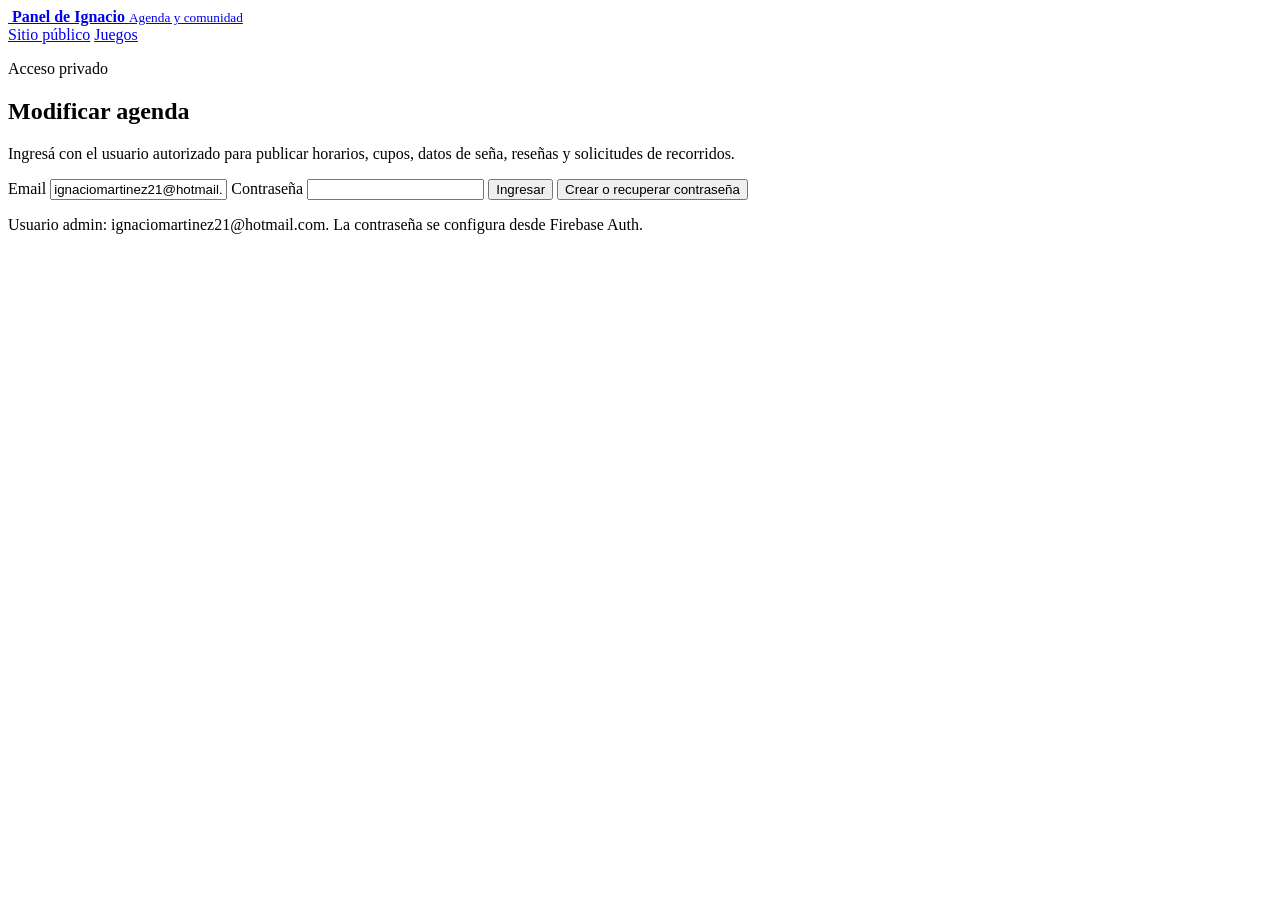
==== admin.html @ 257315b0 "Quinta tanda" ====
<!DOCTYPE html>
<html lang="es">
<head>
    <meta charset="UTF-8">
    <meta name="viewport" content="width=device-width, initial-scale=1.0">
    <meta name="theme-color" content="#0b5ea8">
    <title>Panel de Ignacio | El Mago de los Tours</title>
    <link rel="icon" href="Favicon/favicon.ico" sizes="any">
    <link rel="icon" type="image/png" sizes="32x32" href="Favicon/favicon-32x32.png">
    <link rel="icon" type="image/png" sizes="16x16" href="Favicon/favicon-16x16.png">
    <link rel="apple-touch-icon" sizes="180x180" href="Favicon/apple-icon-180x180.png">
    <link rel="stylesheet" href="style.css">
</head>
<body class="tour-site admin-site">
    <header class="site-header">
        <a class="brand-mark" href="index.html" aria-label="Volver a El Mago de los Tours">
            <img src="Logos/LogoGemini.png" alt="">
            <span>
                <strong>Panel de Ignacio</strong>
                <small>Agenda y comunidad</small>
            </span>
        </a>
        <nav class="site-nav" aria-label="Navegación del panel">
            <a href="index.html">Sitio público</a>
            <a href="juegos.html">Juegos</a>
        </nav>
    </header>

    <main>
        <section class="site-section split-section" id="admin-login">
            <div class="section-copy">
                <p class="site-eyebrow">Acceso privado</p>
                <h1>Modificar agenda</h1>
                <p>
                    Ingresá con el usuario autorizado para publicar horarios, cupos,
                    datos de seña, reseñas y solicitudes de recorridos.
                </p>
            </div>
            <form class="booking-form" id="admin-login-form">
                <label>
                    Email
                    <input id="admin-email" type="email" autocomplete="email" value="ignaciomartinez21@hotmail.com" required>
                </label>
                <label>
                    Contraseña
                    <input id="admin-password" type="password" autocomplete="current-password" required>
                </label>
                <button class="site-button" type="submit">Ingresar</button>
                <button class="site-button site-button--small site-button--light" id="admin-reset-password" type="button">Crear o recuperar contrase&ntilde;a</button>
                <p class="form-hint">Usuario admin: ignaciomartinez21@hotmail.com. La contrase&ntilde;a se configura desde Firebase Auth.</p>
                <p class="form-feedback" id="admin-login-feedback" aria-live="polite"></p>
            </form>
        </section>

        <section class="site-section admin-panel" id="admin-panel" hidden>
            <div class="section-heading section-heading--centered">
                <p class="site-eyebrow">Solo Ignacio</p>
                <h2>Panel de actualización</h2>
                <button class="site-button site-button--small site-button--light" id="admin-logout" type="button">Cerrar sesión</button>
            </div>

            <div class="admin-grid">
                <form class="booking-form" id="agenda-form">
                    <p class="site-eyebrow">Agenda</p>
                    <h3>Nueva salida</h3>
                    <input type="hidden" id="agenda-id">
                    <label>
                        Recorrido
                        <input id="agenda-tour" type="text" required placeholder="Nombre del recorrido">
                    </label>
                    <div class="form-row">
                        <label>
                            Fecha
                            <input id="agenda-date" type="date">
                        </label>
                        <label>
                            Hora
                            <input id="agenda-time" type="time">
                        </label>
                    </div>
                    <div class="form-row">
                        <label>
                            Duración
                            <input id="agenda-duration" type="text" placeholder="Ej: 2 horas">
                        </label>
                        <label>
                            Precio
                            <input id="agenda-price" type="text" placeholder="Ej: $15.000 ARS">
                        </label>
                    </div>
                    <div class="form-row">
                        <label>
                            Cupos
                            <input id="agenda-capacity" type="number" min="0" placeholder="Ej: 20">
                        </label>
                        <label>
                            Inscriptos
                            <input id="agenda-booked" type="number" min="0" value="0">
                        </label>
                    </div>
                    <label>
                        Punto de encuentro
                        <input id="agenda-meeting" type="text" placeholder="Dirección o esquina">
                    </label>
                    <label class="checkbox-label">
                        <input id="agenda-published" type="checkbox" checked>
                        Publicar en el sitio
                    </label>
                    <button class="site-button" type="submit">Guardar salida</button>
                    <p class="form-feedback" id="agenda-feedback" aria-live="polite"></p>
                </form>

                <form class="booking-form" id="csv-form">
                    <p class="site-eyebrow">Excel / CSV</p>
                    <h3>Cargar agenda por tabla</h3>
                    <p class="admin-hint">Pegá filas exportadas de Excel en este orden: fecha,hora,recorrido,duración,precio,cupos,punto,publicado.</p>
                    <textarea id="csv-agenda" rows="8" placeholder="2026-06-15,16:00,Paseo del Siglo,2 horas,$15000,20,Córdoba y Corrientes,true"></textarea>
                    <button class="site-button" type="submit">Importar filas</button>
                    <p class="form-feedback" id="csv-feedback" aria-live="polite"></p>
                </form>

                <form class="booking-form" id="payment-form">
                    <p class="site-eyebrow">Seña</p>
                    <h3>Datos de pago</h3>
                    <label>
                        Texto visible
                        <textarea id="payment-details-admin" rows="4" placeholder="Alias, CVU, Mercado Pago o instrucciones."></textarea>
                    </label>
                    <label>
                        Link de pago
                        <input id="payment-link-admin" type="url" placeholder="https://...">
                    </label>
                    <label>
                        Texto del botón
                        <input id="payment-label-admin" type="text" placeholder="Abonar seña">
                    </label>
                    <button class="site-button" type="submit">Guardar seña</button>
                    <p class="form-feedback" id="payment-feedback" aria-live="polite"></p>
                </form>
            </div>

            <section class="admin-section">
                <h2>Salidas publicadas</h2>
                <div class="admin-list" id="admin-agenda-list"></div>
            </section>

            <section class="admin-section">
                <h2>Reseñas pendientes</h2>
                <div class="admin-list" id="admin-reviews-list"></div>
            </section>

            <section class="admin-section">
                <h2>Sugerencias de recorridos</h2>
                <div class="admin-list" id="admin-suggestions-list"></div>
            </section>

            <section class="admin-section">
                <h2>Inscripciones</h2>
                <div class="admin-list" id="admin-registrations-list"></div>
            </section>
        </section>
    </main>

    <script type="module" src="admin.js"></script>
</body>
</html>
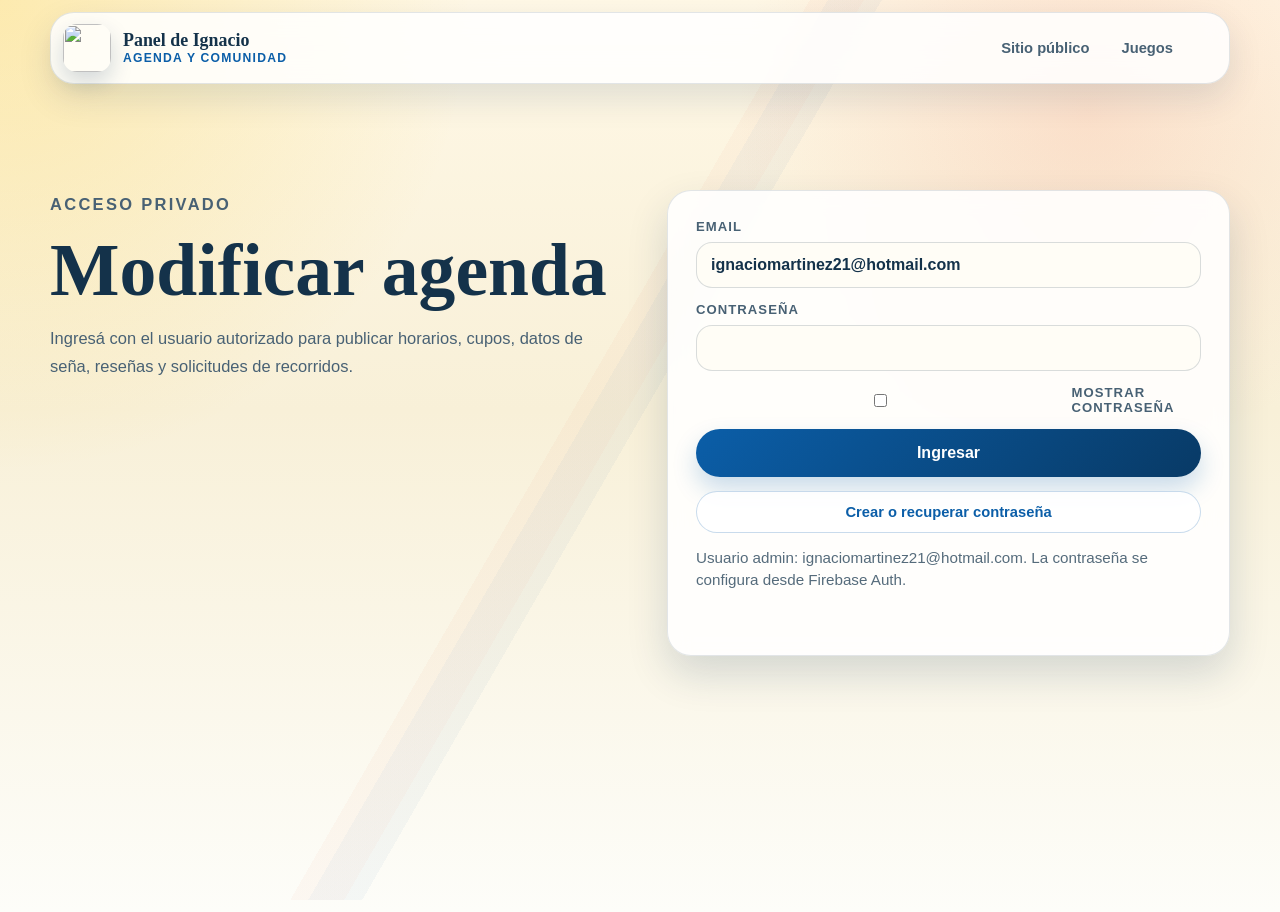
==== commit 4460f98f: "Mejora en reservas" ====
--- a/admin.html
+++ b/admin.html
@@ -45,6 +45,10 @@
                     Contraseña
                     <input id="admin-password" type="password" autocomplete="current-password" required>
                 </label>
+                <label class="checkbox-label password-toggle">
+                    <input type="checkbox" data-toggle-password="admin-password">
+                    Mostrar contraseña
+                </label>
                 <button class="site-button" type="submit">Ingresar</button>
                 <button class="site-button site-button--small site-button--light" id="admin-reset-password" type="button">Crear o recuperar contrase&ntilde;a</button>
                 <p class="form-hint">Usuario admin: ignaciomartinez21@hotmail.com. La contrase&ntilde;a se configura desde Firebase Auth.</p>
@@ -57,6 +61,7 @@
                 <p class="site-eyebrow">Solo Ignacio</p>
                 <h2>Panel de actualización</h2>
                 <button class="site-button site-button--small site-button--light" id="admin-logout" type="button">Cerrar sesión</button>
+                <p class="form-feedback" id="admin-session-feedback" aria-live="polite"></p>
             </div>
 
             <div class="admin-grid">
@@ -155,7 +160,7 @@
             </section>
 
             <section class="admin-section">
-                <h2>Inscripciones</h2>
+                <h2>Reservas e inscripciones</h2>
                 <div class="admin-list" id="admin-registrations-list"></div>
             </section>
         </section>
--- a/style.css
+++ b/style.css
@@ -0,0 +1,2228 @@
+@charset "UTF-8";
+
+:root {
+    --bg-cream: #fbf4de;
+    --bg-soft: #fffdf6;
+    --ink: #14324a;
+    --ink-muted: #486174;
+    --brand-blue: #0b5ea8;
+    --brand-blue-deep: #083a66;
+    --brand-gold: #f6be00;
+    --brand-coral: #ef6a4b;
+    --surface: rgba(255, 255, 255, 0.84);
+    --surface-strong: #ffffff;
+    --border: rgba(20, 50, 74, 0.12);
+    --shadow: 0 18px 40px rgba(11, 52, 89, 0.16);
+    --success: #2f8f4e;
+    --success-soft: rgba(47, 143, 78, 0.12);
+    --danger: #d74d39;
+    --danger-soft: rgba(215, 77, 57, 0.12);
+    --warning-soft: rgba(246, 190, 0, 0.18);
+}
+
+@keyframes fade-up {
+    from {
+        opacity: 0;
+        transform: translateY(10px);
+    }
+    to {
+        opacity: 1;
+        transform: translateY(0);
+    }
+}
+
+* {
+    box-sizing: border-box;
+}
+
+html {
+    -webkit-text-size-adjust: 100%;
+}
+
+body {
+    margin: 0;
+    min-height: 100vh;
+    min-height: 100dvh;
+    font-family: "Trebuchet MS", "Gill Sans", "Segoe UI", sans-serif;
+    color: var(--ink);
+    overflow-x: hidden;
+    background:
+        radial-gradient(circle at top left, rgba(246, 190, 0, 0.28), transparent 30%),
+        radial-gradient(circle at top right, rgba(11, 94, 168, 0.18), transparent 24%),
+        linear-gradient(180deg, #fff9e7 0%, #f8f0d8 42%, #fdfdf9 100%);
+}
+
+body::before {
+    content: "";
+    position: fixed;
+    inset: 0;
+    pointer-events: none;
+    background-image:
+        linear-gradient(120deg, transparent 0 46%, rgba(11, 94, 168, 0.05) 46% 49%, transparent 49% 100%),
+        linear-gradient(300deg, transparent 0 52%, rgba(239, 106, 75, 0.05) 52% 55%, transparent 55% 100%);
+    opacity: 0.7;
+}
+
+.app-shell {
+    position: relative;
+    z-index: 1;
+    width: min(1180px, calc(100% - 32px));
+    margin: 0 auto;
+    padding: 32px 0 48px;
+}
+
+.hero,
+.view,
+.panel,
+.mode-card {
+    backdrop-filter: blur(10px);
+}
+
+.hero,
+.view {
+    background: var(--surface);
+    border: 1px solid var(--border);
+    border-radius: 28px;
+    box-shadow: var(--shadow);
+}
+
+.hero {
+    position: relative;
+    overflow: hidden;
+    padding: 28px clamp(22px, 4vw, 40px);
+    margin-bottom: 20px;
+}
+
+.hero::after {
+    content: "";
+    position: absolute;
+    width: 220px;
+    height: 220px;
+    right: -50px;
+    top: -60px;
+    border-radius: 28px;
+    transform: rotate(18deg);
+    background: linear-gradient(145deg, rgba(11, 94, 168, 0.18), rgba(246, 190, 0, 0.34));
+}
+
+.eyebrow,
+.section-kicker,
+.mode-card__tag,
+.challenge-popup__progress {
+    margin: 0;
+    text-transform: uppercase;
+    letter-spacing: 0.12em;
+    font-size: 0.75rem;
+    font-weight: 700;
+    color: var(--brand-blue);
+}
+
+.hero h1,
+.section-heading h2,
+.mode-card h3,
+.challenge-popup__question {
+    margin: 0;
+    font-family: Georgia, "Times New Roman", serif;
+    line-height: 1.05;
+}
+
+.hero h1 {
+    max-width: 10ch;
+    font-size: clamp(2.5rem, 5vw, 4.8rem);
+}
+
+.hero-copy {
+    position: relative;
+    z-index: 1;
+    max-width: 62ch;
+    margin: 14px 0 0;
+    font-size: 1.05rem;
+    line-height: 1.7;
+    color: var(--ink-muted);
+}
+
+.hero-toolbar {
+    position: relative;
+    z-index: 1;
+    display: flex;
+    flex-wrap: wrap;
+    align-items: center;
+    justify-content: space-between;
+    gap: 14px;
+    margin-top: 20px;
+}
+
+.status-pills {
+    display: flex;
+    flex-wrap: wrap;
+    gap: 10px;
+}
+
+.status-pill {
+    display: inline-flex;
+    align-items: center;
+    gap: 10px;
+    min-height: 44px;
+    padding: 10px 14px;
+    border-radius: 999px;
+    border: 1px solid rgba(20, 50, 74, 0.1);
+    background: rgba(255, 255, 255, 0.84);
+    box-shadow: 0 10px 24px rgba(11, 52, 89, 0.08);
+    font-size: 0.92rem;
+    color: var(--ink);
+}
+
+.status-pill__icon {
+    display: inline-flex;
+    width: 12px;
+    height: 12px;
+    border-radius: 999px;
+    flex: 0 0 12px;
+    background: rgba(72, 97, 116, 0.34);
+    box-shadow: 0 0 0 4px rgba(72, 97, 116, 0.12);
+}
+
+.status-pill--success .status-pill__icon {
+    background: var(--success);
+    box-shadow: 0 0 0 4px rgba(47, 143, 78, 0.14);
+}
+
+.status-pill--warning .status-pill__icon {
+    background: #d28a00;
+    box-shadow: 0 0 0 4px rgba(246, 190, 0, 0.2);
+}
+
+.status-pill--pending .status-pill__icon {
+    background: var(--brand-blue);
+    box-shadow: 0 0 0 4px rgba(11, 94, 168, 0.14);
+}
+
+.status-pill--danger .status-pill__icon {
+    background: var(--danger);
+    box-shadow: 0 0 0 4px rgba(215, 77, 57, 0.14);
+}
+
+.hero-actions {
+    position: relative;
+    z-index: 1;
+    display: flex;
+    flex-wrap: wrap;
+    align-items: center;
+    gap: 14px;
+    margin-top: 20px;
+}
+
+.hero-toolbar .hero-actions {
+    margin-top: 0;
+}
+
+.hero-actions__hint {
+    margin: 0;
+    font-size: 0.94rem;
+    line-height: 1.5;
+    color: var(--ink-muted);
+}
+
+.update-banner {
+    display: flex;
+    align-items: center;
+    justify-content: space-between;
+    gap: 18px;
+}
+
+.update-banner__body {
+    display: grid;
+    gap: 4px;
+}
+
+.update-banner__body strong {
+    font-size: 1rem;
+    color: var(--ink);
+}
+
+.update-banner__body p {
+    margin: 0;
+    color: var(--ink-muted);
+}
+
+.update-banner__actions {
+    display: flex;
+    flex-wrap: wrap;
+    gap: 10px;
+}
+
+.view {
+    display: none;
+    padding: clamp(22px, 4vw, 34px);
+}
+
+.view--active {
+    display: block;
+    animation: fade-up 260ms ease;
+}
+
+.section-heading {
+    display: flex;
+    align-items: center;
+    justify-content: space-between;
+    gap: 16px;
+    margin-bottom: 24px;
+}
+
+.section-heading h2 {
+    font-size: clamp(1.9rem, 3vw, 2.7rem);
+}
+
+.mode-grid {
+    display: grid;
+    grid-template-columns: repeat(2, minmax(0, 1fr));
+    gap: 18px;
+}
+
+.mode-card,
+.panel {
+    background: rgba(255, 255, 255, 0.76);
+    border: 1px solid var(--border);
+    border-radius: 24px;
+    box-shadow: 0 16px 36px rgba(11, 52, 89, 0.08);
+}
+
+.mode-card {
+    display: grid;
+    gap: 14px;
+    align-content: start;
+    padding: 24px;
+}
+
+.mode-card--accent {
+    background:
+        linear-gradient(160deg, rgba(246, 190, 0, 0.18), rgba(255, 255, 255, 0.82) 48%),
+        rgba(255, 255, 255, 0.86);
+}
+
+.mode-card p:not(.mode-card__tag) {
+    margin: 0;
+    color: var(--ink-muted);
+    line-height: 1.65;
+}
+
+.panel {
+    padding: 18px;
+    margin-bottom: 18px;
+}
+
+.panel--status {
+    display: grid;
+    grid-template-columns: repeat(2, minmax(0, 1fr)) auto;
+    gap: 14px;
+    align-items: center;
+}
+
+.status-chip {
+    border-radius: 18px;
+    padding: 14px 16px;
+    background: var(--bg-soft);
+    border: 1px solid rgba(20, 50, 74, 0.08);
+}
+
+.status-chip span {
+    display: block;
+    font-size: 0.85rem;
+    color: var(--ink-muted);
+}
+
+.status-chip strong {
+    display: block;
+    margin-top: 6px;
+    font-size: 1.2rem;
+}
+
+.action-row {
+    display: flex;
+    flex-wrap: wrap;
+    gap: 10px;
+    justify-content: flex-end;
+}
+
+button {
+    display: inline-flex;
+    align-items: center;
+    justify-content: center;
+    font: inherit;
+    border: none;
+    border-radius: 999px;
+    cursor: pointer;
+    min-height: 48px;
+    -webkit-tap-highlight-color: transparent;
+    touch-action: manipulation;
+    transition: transform 160ms ease, box-shadow 160ms ease, background-color 160ms ease, color 160ms ease, opacity 160ms ease;
+}
+
+button:hover {
+    transform: translateY(-1px);
+}
+
+button:disabled {
+    cursor: not-allowed;
+    opacity: 0.68;
+    transform: none;
+}
+
+.primary-button,
+.secondary-button,
+.ghost-button,
+.quiz-option {
+    padding: 12px 18px;
+}
+
+.primary-button {
+    background: linear-gradient(135deg, var(--brand-blue), var(--brand-blue-deep));
+    color: #ffffff;
+    box-shadow: 0 10px 22px rgba(11, 94, 168, 0.24);
+}
+
+.secondary-button {
+    background: linear-gradient(135deg, #ffd452, var(--brand-gold));
+    color: var(--ink);
+}
+
+.ghost-button {
+    background: transparent;
+    color: var(--brand-blue);
+    border: 1px solid rgba(11, 94, 168, 0.24);
+}
+
+.link-button,
+.site-button {
+    display: inline-flex;
+    align-items: center;
+    justify-content: center;
+    min-height: 48px;
+    text-decoration: none;
+    font: inherit;
+    border-radius: 999px;
+    cursor: pointer;
+    -webkit-tap-highlight-color: transparent;
+    touch-action: manipulation;
+    transition: transform 160ms ease, box-shadow 160ms ease, background-color 160ms ease, color 160ms ease, opacity 160ms ease;
+}
+
+.link-button:hover,
+.site-button:hover {
+    transform: translateY(-1px);
+}
+
+.notice {
+    border-radius: 20px;
+    padding: 16px 18px;
+    margin-bottom: 18px;
+    line-height: 1.6;
+    border: 1px solid transparent;
+    overflow-wrap: anywhere;
+}
+
+.notice--neutral {
+    background: rgba(255, 255, 255, 0.82);
+    border-color: rgba(20, 50, 74, 0.09);
+}
+
+.notice--success {
+    background: var(--success-soft);
+    border-color: rgba(47, 143, 78, 0.2);
+}
+
+.notice--danger {
+    background: var(--danger-soft);
+    border-color: rgba(215, 77, 57, 0.2);
+}
+
+.notice--warning {
+    background: var(--warning-soft);
+    border-color: rgba(246, 190, 0, 0.28);
+}
+
+.board {
+    display: grid;
+    gap: 14px;
+}
+
+.board--memory {
+    grid-template-columns: repeat(6, minmax(0, 1fr));
+    width: min(100%, 1080px);
+    margin: 0 auto;
+}
+
+.board--challenge {
+    grid-template-columns: repeat(3, minmax(0, 1fr));
+    width: min(100%, 540px);
+    margin: 0 auto;
+}
+
+.board-shell {
+    position: relative;
+    width: min(100%, 700px);
+    margin: 0 auto;
+    padding: 10px;
+    border-radius: 30px;
+    background: rgba(255, 255, 255, 0.5);
+    border: 1px solid rgba(20, 50, 74, 0.08);
+    box-shadow: 0 16px 32px rgba(11, 52, 89, 0.08);
+}
+
+.board.is-locked {
+    pointer-events: none;
+}
+
+.is-hidden {
+    display: none !important;
+}
+
+.game-card {
+    position: relative;
+    display: block;
+    width: 100%;
+    border: none;
+    border-radius: 24px;
+    padding: 0;
+    background: transparent;
+    perspective: 1400px;
+    aspect-ratio: 1 / 1;
+    transition: none;
+}
+
+.game-card:hover {
+    transform: none;
+}
+
+.game-card__inner {
+    position: relative;
+    width: 100%;
+    height: 100%;
+    border-radius: 24px;
+    transform-style: preserve-3d;
+    transition: transform 640ms cubic-bezier(0.2, 0.8, 0.2, 1);
+}
+
+.game-card.is-flipped .game-card__inner {
+    transform: rotateY(180deg);
+}
+
+.game-card.is-hidden {
+    visibility: hidden;
+    opacity: 0;
+    transition: visibility 0s 0.6s, opacity 0.6s;
+}
+
+.game-card.is-matched {
+    pointer-events: none;
+}
+
+.game-card.is-matched .game-card__face--front {
+    opacity: 0.6;
+    filter: grayscale(100%) brightness(1.1);
+}
+
+.game-card__face {
+    position: absolute;
+    inset: 0;
+    display: flex;
+    align-items: center;
+    justify-content: center;
+    border-radius: 24px;
+    backface-visibility: hidden;
+    overflow: hidden;
+}
+
+.game-card__face--back {
+    padding: 14px;
+    background:
+        radial-gradient(circle at top, rgba(255, 255, 255, 0.24), transparent 40%),
+        linear-gradient(145deg, rgba(8, 58, 102, 0.98), rgba(11, 94, 168, 0.94)),
+        linear-gradient(180deg, rgba(246, 190, 0, 0.3), transparent);
+    box-shadow: inset 0 0 0 1px rgba(255, 255, 255, 0.1);
+}
+
+.game-card__face--back::before,
+.game-card__face--back::after {
+    content: "";
+    position: absolute;
+    border-radius: 999px;
+    background: rgba(255, 255, 255, 0.08);
+}
+
+.game-card__face--back::before {
+    width: 68px;
+    height: 68px;
+    top: 12px;
+    right: -16px;
+}
+
+.game-card__face--back::after {
+    width: 88px;
+    height: 88px;
+    bottom: -28px;
+    left: -22px;
+}
+
+.game-card__brand {
+    position: relative;
+    z-index: 1;
+    display: grid;
+    justify-items: center;
+    gap: 10px;
+}
+
+.game-card__back-logo {
+    width: min(76%, 150px);
+    max-height: 72%;
+    object-fit: contain;
+    filter: drop-shadow(0 12px 24px rgba(0, 0, 0, 0.2));
+}
+
+.game-card__back-fallback {
+    color: #ffffff;
+    font-weight: 700;
+    letter-spacing: 0.04em;
+    text-align: center;
+}
+
+.game-card__face--front {
+    transform: rotateY(180deg);
+    background: #ffffff;
+    border: 1px solid rgba(20, 50, 74, 0.1);
+    box-shadow: 0 16px 32px rgba(11, 52, 89, 0.1);
+}
+
+.memory-face--image img {
+    width: 100%;
+    height: 100%;
+    object-fit: cover;
+}
+
+.memory-face--text span {
+    padding: 14px;
+    font-size: 0.875rem;
+    line-height: 1.4;
+    text-align: center;
+    word-wrap: break-word;
+}
+
+.memory-face--text,
+.word-face,
+.trivia-face {
+    width: 100%;
+    height: 100%;
+    padding: 16px;
+    text-align: center;
+}
+
+.memory-face--text {
+    display: flex;
+    align-items: center;
+    justify-content: center;
+    background: linear-gradient(180deg, rgba(246, 190, 0, 0.14), rgba(255, 255, 255, 0.94));
+    font-weight: 700;
+    line-height: 1.35;
+}
+
+.memory-face--text span {
+    display: block;
+    font-size: 0.95rem;
+}
+
+.game-card.is-matched .game-card__face--front {
+    box-shadow: 0 18px 38px rgba(47, 143, 78, 0.22);
+}
+
+.word-face {
+    display: grid;
+    gap: 8px;
+    align-content: center;
+    background:
+        linear-gradient(180deg, rgba(246, 190, 0, 0.18), rgba(255, 255, 255, 0.94)),
+        #ffffff;
+}
+
+.word-face__tag {
+    margin: 0;
+    text-transform: uppercase;
+    letter-spacing: 0.12em;
+    font-size: 0.7rem;
+    color: var(--brand-blue);
+    font-weight: 700;
+}
+
+.word-face__label {
+    margin: 0;
+    font-family: Georgia, "Times New Roman", serif;
+    font-size: clamp(1.35rem, 3vw, 1.9rem);
+}
+
+.trivia-face {
+    display: grid;
+    gap: 10px;
+    align-content: center;
+    background:
+        radial-gradient(circle at top, rgba(239, 106, 75, 0.16), transparent 36%),
+        #ffffff;
+}
+
+.trivia-face__badge {
+    display: inline-flex;
+    justify-content: center;
+    align-items: center;
+    width: 48px;
+    height: 48px;
+    margin: 0 auto;
+    border-radius: 999px;
+    background: rgba(11, 94, 168, 0.1);
+    color: var(--brand-blue);
+    font-weight: 700;
+}
+
+.trivia-face__title {
+    display: inline-block;
+    font-family: Georgia, "Times New Roman", serif;
+    font-size: 1.25rem;
+}
+
+.trivia-face__meta {
+    margin: 0;
+    font-size: 0.82rem;
+    color: var(--ink-muted);
+}
+
+.challenge-overlay {
+    position: absolute;
+    inset: 10px;
+    display: flex;
+    align-items: center;
+    justify-content: center;
+    padding: 16px;
+    border-radius: 24px;
+    background: rgba(20, 50, 74, 0.24);
+    backdrop-filter: blur(6px);
+}
+
+.challenge-popup {
+    width: min(100%, 560px);
+    max-height: 100%;
+    overflow: auto;
+    border-radius: 24px;
+    padding: 22px;
+    background: rgba(255, 255, 255, 0.98);
+    border: 1px solid rgba(20, 50, 74, 0.12);
+    box-shadow: 0 18px 36px rgba(11, 52, 89, 0.18);
+}
+
+.challenge-popup--result {
+    text-align: center;
+}
+
+.challenge-popup__title {
+    margin: 0 0 8px;
+    font-weight: 700;
+    color: var(--brand-blue);
+}
+
+.challenge-popup__question {
+    margin: 10px 0 18px;
+    font-size: 1.4rem;
+}
+
+.challenge-popup__text {
+    margin: 12px 0 0;
+    color: var(--ink-muted);
+    line-height: 1.65;
+}
+
+.challenge-popup__actions {
+    display: flex;
+    justify-content: flex-end;
+    margin-top: 18px;
+}
+
+.quiz-options {
+    display: grid;
+    gap: 12px;
+}
+
+.quiz-option {
+    text-align: left;
+    border-radius: 18px;
+    border: 1px solid rgba(20, 50, 74, 0.12);
+    background: #ffffff;
+    color: var(--ink);
+}
+
+.quiz-option:hover {
+    box-shadow: 0 10px 24px rgba(11, 52, 89, 0.08);
+}
+
+.quiz-option.is-correct,
+.quiz-option.is-revealed {
+    background: rgba(47, 143, 78, 0.12);
+    border-color: rgba(47, 143, 78, 0.28);
+    color: #205f35;
+}
+
+.quiz-option.is-wrong {
+    background: rgba(215, 77, 57, 0.12);
+    border-color: rgba(215, 77, 57, 0.3);
+    color: #962f21;
+}
+
+/* Trivia Module Styles */
+.trivia-face {
+    display: flex;
+    align-items: center;
+    justify-content: center;
+    background: linear-gradient(135deg, #ff8c42 0%, #ff6b6b 100%);
+    color: #ffffff;
+    font-weight: bold;
+    text-align: center;
+    padding: 12px;
+}
+
+.trivia-face__label {
+    font-size: 1rem;
+}
+
+.trivia-container {
+    position: fixed;
+    top: 50%;
+    left: 50%;
+    transform: translate(-50%, -50%);
+    background: var(--surface-strong);
+    border-radius: 24px;
+    padding: 32px 28px;
+    box-shadow: 0 24px 60px rgba(0, 0, 0, 0.3);
+    max-width: 600px;
+    width: 90%;
+    max-height: 90vh;
+    overflow-y: auto;
+    z-index: 1000;
+    animation: fade-up 0.4s ease-out;
+}
+
+.trivia-progress {
+    font-size: 0.875rem;
+    color: var(--ink-muted);
+    margin-bottom: 16px;
+    text-align: center;
+    font-weight: 500;
+}
+
+.trivia-question {
+    font-size: 1.125rem;
+    font-weight: 600;
+    color: var(--ink);
+    margin-bottom: 24px;
+    line-height: 1.5;
+}
+
+.trivia-options {
+    display: grid;
+    gap: 12px;
+    margin-bottom: 24px;
+}
+
+.trivia-option {
+    display: block;
+    width: 100%;
+    padding: 16px;
+    border: 2px solid var(--border);
+    border-radius: 12px;
+    background: var(--surface);
+    color: var(--ink);
+    text-align: left;
+    cursor: pointer;
+    font-size: 1rem;
+    transition: all 0.3s ease;
+    font-family: inherit;
+}
+
+.trivia-option:hover:not(:disabled) {
+    border-color: var(--brand-blue);
+    background: rgba(11, 94, 168, 0.08);
+}
+
+.trivia-option:disabled {
+    cursor: default;
+}
+
+.trivia-option--correct {
+    border-color: var(--success);
+    background: var(--success-soft);
+    color: #205f35;
+    font-weight: 600;
+}
+
+.trivia-option--incorrect {
+    border-color: var(--danger);
+    background: var(--danger-soft);
+    color: #7d2f1f;
+}
+
+.trivia-reference {
+    background: var(--warning-soft);
+    border-left: 4px solid var(--brand-gold);
+    border-radius: 8px;
+    padding: 16px;
+    margin-top: 16px;
+}
+
+.trivia-reference strong {
+    display: block;
+    color: var(--ink);
+    font-weight: 700;
+    margin-bottom: 8px;
+}
+
+.trivia-reference p {
+    margin: 0 0 8px 0;
+    color: var(--ink-muted);
+    font-size: 0.95rem;
+    line-height: 1.5;
+    overflow-wrap: anywhere;
+}
+
+.trivia-source {
+    font-size: 0.85rem;
+    font-style: italic;
+    color: var(--brand-blue) !important;
+    margin-top: 8px !important;
+    white-space: pre-line;
+    overflow-wrap: anywhere;
+}
+
+.trivia-actions {
+    display: flex;
+    justify-content: flex-end;
+    margin-top: 16px;
+}
+
+.quiz-answer-feedback {
+    min-height: 24px;
+    margin: 14px 0 0;
+    font-weight: 700;
+}
+
+.quiz-meta {
+    display: grid;
+    gap: 12px;
+    margin-top: 18px;
+    padding-top: 18px;
+    border-top: 1px solid rgba(20, 50, 74, 0.09);
+}
+
+.quiz-meta__block {
+    padding: 14px 16px;
+    border-radius: 18px;
+    background: linear-gradient(160deg, rgba(246, 190, 0, 0.12), rgba(255, 255, 255, 0.92));
+    border: 1px solid rgba(20, 50, 74, 0.08);
+}
+
+.quiz-meta__label {
+    margin: 0 0 8px;
+    text-transform: uppercase;
+    letter-spacing: 0.12em;
+    font-size: 0.72rem;
+    font-weight: 700;
+    color: var(--brand-blue);
+}
+
+.quiz-meta__stack {
+    display: grid;
+    gap: 10px;
+}
+
+.quiz-meta__text {
+    margin: 0;
+    color: var(--ink-muted);
+    line-height: 1.6;
+    font-size: 0.94rem;
+}
+
+@keyframes fade-up {
+    from {
+        opacity: 0;
+        transform: translateY(10px);
+    }
+    to {
+        opacity: 1;
+        transform: translateY(0);
+    }
+}
+
+@media (max-width: 980px) {
+    .app-shell {
+        width: min(100% - 24px, 100%);
+        padding-top: 24px;
+        padding-bottom: 32px;
+    }
+
+    .mode-grid,
+    .panel--status {
+        grid-template-columns: 1fr;
+    }
+
+    .panel--status {
+        align-items: stretch;
+    }
+
+    .action-row {
+        justify-content: flex-start;
+    }
+
+    .board--memory {
+        grid-template-columns: repeat(4, minmax(0, 1fr));
+        gap: 12px;
+    }
+}
+
+@media (max-width: 640px) {
+    .app-shell {
+        width: min(100% - 16px, 100%);
+        padding-top: max(14px, env(safe-area-inset-top));
+        padding-bottom: max(22px, env(safe-area-inset-bottom));
+    }
+
+    .hero,
+    .view {
+        border-radius: 24px;
+    }
+
+    .hero {
+        padding: 22px 18px;
+    }
+
+    .hero::after {
+        width: 160px;
+        height: 160px;
+        right: -34px;
+        top: -38px;
+    }
+
+    .hero h1 {
+        max-width: none;
+        font-size: clamp(2.2rem, 11vw, 3.4rem);
+    }
+
+    .hero-copy {
+        font-size: 0.98rem;
+        line-height: 1.6;
+    }
+
+    .hero-toolbar {
+        flex-direction: column;
+        align-items: stretch;
+    }
+
+    .status-pills {
+        width: 100%;
+        flex-direction: column;
+    }
+
+    .status-pill {
+        width: 100%;
+        justify-content: flex-start;
+    }
+
+    .hero-actions {
+        width: 100%;
+        margin-top: 0;
+    }
+
+    .hero-actions > button {
+        width: 100%;
+    }
+
+    .view {
+        padding: 18px 16px 20px;
+    }
+
+    .section-heading {
+        align-items: flex-start;
+        flex-direction: column;
+        gap: 12px;
+        margin-bottom: 18px;
+    }
+
+    .section-heading > * {
+        width: 100%;
+    }
+
+    .section-heading .ghost-button {
+        width: 100%;
+    }
+
+    .mode-card,
+    .panel {
+        border-radius: 20px;
+    }
+
+    .mode-card {
+        padding: 20px 18px;
+    }
+
+    .panel {
+        padding: 16px;
+    }
+
+    .status-chip {
+        padding: 12px 14px;
+    }
+
+    .status-chip strong {
+        font-size: 1.1rem;
+    }
+
+    .action-row {
+        width: 100%;
+        flex-direction: column;
+        align-items: stretch;
+    }
+
+    .action-row > button {
+        width: 100%;
+    }
+
+    .board--memory {
+        grid-template-columns: repeat(3, minmax(0, 1fr));
+        gap: 8px;
+    }
+
+    .board--challenge {
+        width: 100%;
+        gap: 8px;
+    }
+
+    .game-card,
+    .game-card__inner,
+    .game-card__face {
+        border-radius: 18px;
+    }
+
+    .game-card__face--back {
+        padding: 10px;
+    }
+
+    .game-card__back-logo {
+        width: min(70%, 108px);
+    }
+
+    .memory-face--text,
+    .word-face,
+    .trivia-face {
+        padding: 10px;
+    }
+
+    .memory-face--text span {
+        font-size: 0.8rem;
+        line-height: 1.25;
+    }
+
+    .word-face__label {
+        font-size: clamp(1rem, 6vw, 1.4rem);
+    }
+
+    .trivia-face__label {
+        font-size: 0.9rem;
+        line-height: 1.2;
+    }
+
+    .notice {
+        padding: 14px 15px;
+        font-size: 0.95rem;
+    }
+
+    .update-banner {
+        flex-direction: column;
+        align-items: stretch;
+    }
+
+    .update-banner__actions {
+        width: 100%;
+    }
+
+    .update-banner__actions > button {
+        width: 100%;
+    }
+
+    .challenge-overlay {
+        inset: 6px;
+        padding: 10px;
+    }
+
+    .challenge-popup__question {
+        font-size: 1.22rem;
+    }
+
+    .trivia-container {
+        top: auto;
+        left: 8px;
+        right: 8px;
+        bottom: 8px;
+        transform: none;
+        width: auto;
+        max-width: none;
+        max-height: calc(100dvh - 16px - env(safe-area-inset-top) - env(safe-area-inset-bottom));
+        border-radius: 20px;
+        padding: 20px 16px max(18px, env(safe-area-inset-bottom));
+    }
+
+    .trivia-progress {
+        margin-bottom: 12px;
+    }
+
+    .trivia-question {
+        font-size: 1rem;
+        margin-bottom: 18px;
+    }
+
+    .trivia-options {
+        gap: 10px;
+        margin-bottom: 18px;
+    }
+
+    .trivia-option {
+        min-height: 52px;
+        padding: 14px;
+        font-size: 0.95rem;
+    }
+
+    .trivia-reference {
+        padding: 14px;
+    }
+
+    .trivia-actions {
+        justify-content: stretch;
+    }
+
+    .trivia-actions .primary-button {
+        width: 100%;
+    }
+}
+
+@media (max-width: 420px) {
+    .app-shell {
+        width: min(100% - 12px, 100%);
+    }
+
+    .hero,
+    .view {
+        border-radius: 20px;
+    }
+
+    .eyebrow,
+    .section-kicker,
+    .mode-card__tag,
+    .challenge-popup__progress {
+        font-size: 0.68rem;
+        letter-spacing: 0.1em;
+    }
+
+    .hero {
+        padding: 20px 16px;
+    }
+
+    .section-heading h2 {
+        font-size: clamp(1.55rem, 8vw, 2rem);
+    }
+
+    .primary-button,
+    .secondary-button,
+    .ghost-button,
+    .quiz-option {
+        padding: 12px 16px;
+    }
+
+    .board--memory,
+    .board--challenge {
+        gap: 7px;
+    }
+
+    .memory-face--text span {
+        font-size: 0.74rem;
+    }
+
+    .trivia-face__label {
+        font-size: 0.8rem;
+    }
+}
+
+@media (hover: none) {
+    button:hover,
+    .link-button:hover,
+    .site-button:hover,
+    .quiz-option:hover,
+    .trivia-option:hover:not(:disabled) {
+        transform: none;
+        box-shadow: none;
+    }
+}
+
+/* Tours landing */
+html {
+    scroll-behavior: smooth;
+}
+
+body.tour-site {
+    background:
+        radial-gradient(circle at top left, rgba(246, 190, 0, 0.24), transparent 30%),
+        radial-gradient(circle at 85% 12%, rgba(239, 106, 75, 0.16), transparent 26%),
+        linear-gradient(180deg, #fff8e6 0%, #f8f0d8 45%, #fdfdf9 100%);
+}
+
+.page-view {
+    display: none;
+}
+
+.page-view.is-active {
+    display: block;
+    animation: fade-up 260ms ease;
+}
+
+.site-header {
+    position: sticky;
+    top: 12px;
+    z-index: 20;
+    width: min(1180px, calc(100% - 32px));
+    min-height: 72px;
+    margin: 12px auto 0;
+    padding: 10px 12px;
+    display: grid;
+    grid-template-columns: minmax(220px, 1fr) auto auto auto;
+    align-items: center;
+    gap: 16px;
+    border: 1px solid rgba(20, 50, 74, 0.12);
+    border-radius: 24px;
+    background: rgba(255, 255, 255, 0.86);
+    box-shadow: 0 14px 34px rgba(11, 52, 89, 0.12);
+    backdrop-filter: blur(14px);
+}
+
+.install-button[hidden] {
+    display: none;
+}
+
+.brand-mark {
+    display: inline-flex;
+    align-items: center;
+    gap: 12px;
+    color: var(--ink);
+    text-decoration: none;
+    min-width: 0;
+}
+
+.brand-mark img {
+    width: 48px;
+    height: 48px;
+    border-radius: 14px;
+    object-fit: cover;
+    box-shadow: 0 10px 22px rgba(11, 52, 89, 0.18);
+    flex: 0 0 48px;
+}
+
+.brand-mark span {
+    display: grid;
+    gap: 2px;
+    min-width: 0;
+}
+
+.brand-mark strong {
+    font-family: Georgia, "Times New Roman", serif;
+    font-size: 1.12rem;
+    line-height: 1.05;
+    overflow-wrap: anywhere;
+}
+
+.brand-mark small {
+    color: var(--brand-blue);
+    font-weight: 700;
+    font-size: 0.76rem;
+    letter-spacing: 0.1em;
+    text-transform: uppercase;
+}
+
+.site-nav {
+    display: flex;
+    flex-wrap: wrap;
+    align-items: center;
+    justify-content: center;
+    gap: 8px;
+}
+
+.site-nav a {
+    color: var(--ink-muted);
+    text-decoration: none;
+    font-size: 0.92rem;
+    font-weight: 700;
+    padding: 10px 12px;
+    border-radius: 999px;
+}
+
+.site-nav a:hover {
+    color: var(--brand-blue);
+    background: rgba(11, 94, 168, 0.08);
+}
+
+.site-button {
+    gap: 8px;
+    padding: 12px 18px;
+    border: 0;
+    background: linear-gradient(135deg, var(--brand-blue), var(--brand-blue-deep));
+    color: #ffffff;
+    box-shadow: 0 12px 24px rgba(11, 94, 168, 0.22);
+    font-weight: 700;
+}
+
+.site-button--small {
+    min-height: 42px;
+    padding: 10px 14px;
+    font-size: 0.92rem;
+}
+
+.site-button--ghost {
+    color: #ffffff;
+    background: rgba(255, 255, 255, 0.08);
+    border: 1px solid rgba(255, 255, 255, 0.36);
+    box-shadow: none;
+}
+
+.site-button--light {
+    color: var(--brand-blue);
+    background: rgba(255, 255, 255, 0.86);
+    border: 1px solid rgba(11, 94, 168, 0.22);
+    box-shadow: none;
+}
+
+.button-row {
+    display: flex;
+    flex-wrap: wrap;
+    gap: 10px;
+}
+
+.site-eyebrow {
+    margin: 0;
+    color: var(--brand-gold);
+    font-size: 0.76rem;
+    font-weight: 800;
+    letter-spacing: 0.14em;
+    text-transform: uppercase;
+}
+
+.tour-hero {
+    min-height: min(760px, calc(100vh - 108px));
+    min-height: min(760px, calc(100dvh - 108px));
+    width: min(1180px, calc(100% - 32px));
+    margin: 18px auto 0;
+    display: grid;
+    align-items: end;
+    position: relative;
+    overflow: hidden;
+    border-radius: 30px;
+    border: 1px solid rgba(20, 50, 74, 0.12);
+    background:
+        linear-gradient(90deg, rgba(8, 58, 102, 0.9) 0%, rgba(20, 50, 74, 0.76) 46%, rgba(20, 50, 74, 0.2) 100%),
+        linear-gradient(180deg, rgba(20, 50, 74, 0.04), rgba(20, 50, 74, 0.62)),
+        url("Fotos%20sobre%20m%C3%AD/photo_2026-06-01_16-43-19.jpg") center 42% / cover;
+    box-shadow: var(--shadow);
+}
+
+.tour-hero::after {
+    content: "";
+    position: absolute;
+    inset: auto 0 0;
+    height: 36%;
+    background: linear-gradient(180deg, transparent, rgba(8, 58, 102, 0.72));
+    pointer-events: none;
+}
+
+.tour-hero__content {
+    position: relative;
+    z-index: 1;
+    width: min(720px, 100%);
+    padding: clamp(28px, 6vw, 76px);
+    color: #ffffff;
+}
+
+.tour-hero h1,
+.site-section h2 {
+    margin: 0;
+    font-family: Georgia, "Times New Roman", serif;
+    line-height: 1;
+}
+
+.tour-hero h1 {
+    margin-top: 12px;
+    max-width: 9ch;
+    font-size: clamp(3.1rem, 8vw, 6.4rem);
+    text-wrap: balance;
+}
+
+.tour-hero__subtitle {
+    margin: 14px 0 0;
+    color: var(--brand-gold);
+    font-size: clamp(1.35rem, 3vw, 2.1rem);
+    font-family: Georgia, "Times New Roman", serif;
+    font-style: italic;
+}
+
+.tour-hero__copy {
+    max-width: 58ch;
+    margin: 20px 0 0;
+    color: rgba(255, 255, 255, 0.86);
+    font-size: clamp(1rem, 1.6vw, 1.2rem);
+    line-height: 1.65;
+}
+
+.tour-hero__actions {
+    display: flex;
+    flex-wrap: wrap;
+    gap: 12px;
+    margin-top: 28px;
+}
+
+.quick-strip {
+    width: min(1120px, calc(100% - 32px));
+    margin: -24px auto 0;
+    position: relative;
+    z-index: 2;
+    display: grid;
+    grid-template-columns: repeat(4, minmax(0, 1fr));
+    gap: 10px;
+    padding: 12px;
+    border-radius: 24px;
+    border: 1px solid rgba(20, 50, 74, 0.12);
+    background: rgba(255, 255, 255, 0.9);
+    box-shadow: 0 18px 38px rgba(11, 52, 89, 0.14);
+    backdrop-filter: blur(12px);
+}
+
+.price-panel,
+.deposit-card {
+    display: grid;
+    gap: 16px;
+    padding: 20px;
+    margin-bottom: 24px;
+    border-radius: 24px;
+    border: 1px solid rgba(20, 50, 74, 0.12);
+    background: rgba(255, 255, 255, 0.86);
+    box-shadow: 0 16px 34px rgba(11, 52, 89, 0.1);
+}
+
+.price-panel h3,
+.deposit-card h3,
+.booking-form h3,
+.map-list h3 {
+    margin: 0;
+    font-family: Georgia, "Times New Roman", serif;
+    font-size: clamp(1.5rem, 3vw, 2rem);
+    color: var(--ink);
+}
+
+.price-grid {
+    display: grid;
+    grid-template-columns: repeat(3, minmax(0, 1fr));
+    gap: 10px;
+}
+
+.price-grid span {
+    display: grid;
+    gap: 4px;
+    padding: 14px 16px;
+    border-radius: 18px;
+    background: var(--bg-soft);
+    color: var(--ink-muted);
+    line-height: 1.35;
+}
+
+.price-grid strong {
+    color: var(--brand-blue);
+}
+
+.quick-strip div {
+    min-height: 88px;
+    display: grid;
+    align-content: center;
+    gap: 4px;
+    padding: 14px 16px;
+    border-radius: 18px;
+    background: rgba(251, 244, 222, 0.7);
+}
+
+.quick-strip strong {
+    font-family: Georgia, "Times New Roman", serif;
+    color: var(--brand-blue);
+    font-size: clamp(1.25rem, 2.4vw, 1.8rem);
+    line-height: 1;
+}
+
+.quick-strip span {
+    color: var(--ink-muted);
+    font-size: 0.9rem;
+    line-height: 1.35;
+}
+
+.site-section {
+    width: min(1180px, calc(100% - 32px));
+    margin: 0 auto;
+    padding: clamp(54px, 8vw, 92px) 0 0;
+    scroll-margin-top: 112px;
+}
+
+.intro-section,
+.info-section,
+.contact-section {
+    display: grid;
+    grid-template-columns: minmax(0, 0.9fr) minmax(320px, 1.1fr);
+    gap: clamp(24px, 5vw, 58px);
+    align-items: center;
+}
+
+.section-copy {
+    display: grid;
+    gap: 16px;
+}
+
+.section-copy h2,
+.section-heading--centered h2 {
+    color: var(--ink);
+    font-size: clamp(2.25rem, 5vw, 4.2rem);
+    text-wrap: balance;
+}
+
+.section-copy p {
+    margin: 0;
+    color: var(--ink-muted);
+    font-size: 1.03rem;
+    line-height: 1.72;
+}
+
+.portrait-frame {
+    margin: 0;
+    overflow: hidden;
+    border-radius: 26px;
+    border: 1px solid rgba(20, 50, 74, 0.12);
+    background: rgba(255, 255, 255, 0.82);
+    box-shadow: var(--shadow);
+}
+
+.portrait-frame img {
+    display: block;
+    width: 100%;
+    aspect-ratio: 4 / 3;
+    object-fit: cover;
+}
+
+.portrait-frame figcaption {
+    padding: 14px 16px;
+    color: var(--ink-muted);
+    line-height: 1.5;
+}
+
+.section-heading--centered {
+    display: grid;
+    justify-items: center;
+    text-align: center;
+    gap: 10px;
+    margin-bottom: 28px;
+}
+
+.tour-grid {
+    display: grid;
+    grid-template-columns: repeat(3, minmax(0, 1fr));
+    gap: 18px;
+}
+
+.tour-card {
+    display: grid;
+    grid-template-rows: auto 1fr;
+    overflow: hidden;
+    min-width: 0;
+    border-radius: 24px;
+    border: 1px solid rgba(20, 50, 74, 0.12);
+    background: rgba(255, 255, 255, 0.84);
+    box-shadow: 0 16px 34px rgba(11, 52, 89, 0.1);
+}
+
+.tour-card img {
+    display: block;
+    width: 100%;
+    aspect-ratio: 16 / 10;
+    object-fit: cover;
+    background: var(--bg-cream);
+}
+
+.tour-card__body {
+    display: grid;
+    gap: 12px;
+    align-content: start;
+    padding: 18px;
+}
+
+.tour-card__tag {
+    margin: 0;
+    color: var(--brand-blue);
+    font-size: 0.72rem;
+    font-weight: 800;
+    letter-spacing: 0.12em;
+    text-transform: uppercase;
+}
+
+.tour-card h3 {
+    margin: 0;
+    font-family: Georgia, "Times New Roman", serif;
+    font-size: 1.45rem;
+    line-height: 1.08;
+    color: var(--ink);
+}
+
+.tour-card p:not(.tour-card__tag) {
+    margin: 0;
+    color: var(--ink-muted);
+    line-height: 1.58;
+}
+
+.tour-card span {
+    color: var(--ink);
+    font-size: 0.94rem;
+    line-height: 1.45;
+    font-weight: 700;
+}
+
+.tour-card .site-button {
+    justify-self: start;
+    margin-top: 2px;
+}
+
+.tour-card__actions {
+    display: flex;
+    flex-wrap: wrap;
+    gap: 10px;
+    align-items: center;
+    margin-top: 2px;
+}
+
+.gallery-grid {
+    display: grid;
+    grid-template-columns: repeat(6, minmax(0, 1fr));
+    gap: 10px;
+}
+
+.gallery-grid img {
+    display: block;
+    width: 100%;
+    aspect-ratio: 1 / 1;
+    object-fit: cover;
+    border-radius: 18px;
+    border: 1px solid rgba(20, 50, 74, 0.1);
+    box-shadow: 0 12px 26px rgba(11, 52, 89, 0.1);
+}
+
+.gallery-grid img:nth-child(1),
+.gallery-grid img:nth-child(4) {
+    grid-column: span 2;
+    aspect-ratio: 4 / 3;
+}
+
+.split-section {
+    display: grid;
+    grid-template-columns: minmax(0, 1fr) minmax(320px, 1fr);
+    gap: clamp(24px, 5vw, 54px);
+    align-items: start;
+}
+
+.stacked-panel {
+    display: grid;
+    gap: 18px;
+}
+
+.agenda-list,
+.reviews-list,
+.admin-list {
+    display: grid;
+    gap: 12px;
+}
+
+.agenda-card,
+.review-card,
+.admin-card {
+    display: grid;
+    gap: 8px;
+    padding: 16px;
+    border-radius: 18px;
+    border: 1px solid rgba(20, 50, 74, 0.12);
+    background: rgba(255, 255, 255, 0.86);
+    box-shadow: 0 12px 26px rgba(11, 52, 89, 0.08);
+}
+
+.agenda-card strong,
+.review-card strong,
+.admin-card strong {
+    color: var(--ink);
+    font-family: Georgia, "Times New Roman", serif;
+    font-size: 1.18rem;
+    line-height: 1.15;
+}
+
+.agenda-card span,
+.review-card span,
+.admin-card span,
+.agenda-card em,
+.admin-card em {
+    color: var(--ink-muted);
+    line-height: 1.45;
+}
+
+.review-card p,
+.deposit-card p,
+.auth-card p,
+.admin-hint {
+    margin: 0;
+    color: var(--ink-muted);
+    line-height: 1.6;
+}
+
+.deposit-card {
+    margin-bottom: 0;
+}
+
+.info-section {
+    align-items: start;
+}
+
+.faq-list {
+    display: grid;
+    gap: 12px;
+}
+
+.faq-list details {
+    border: 1px solid rgba(20, 50, 74, 0.12);
+    border-radius: 20px;
+    background: rgba(255, 255, 255, 0.84);
+    box-shadow: 0 12px 26px rgba(11, 52, 89, 0.08);
+    overflow: hidden;
+}
+
+.faq-list summary {
+    cursor: pointer;
+    padding: 18px 20px;
+    color: var(--ink);
+    font-weight: 800;
+}
+
+.faq-list p {
+    margin: 0;
+    padding: 0 20px 18px;
+    color: var(--ink-muted);
+    line-height: 1.6;
+}
+
+.contact-section {
+    align-items: start;
+    padding-bottom: 72px;
+}
+
+.contact-links {
+    display: flex;
+    flex-wrap: wrap;
+    gap: 10px;
+    margin-top: 4px;
+}
+
+.contact-links a {
+    color: var(--brand-blue);
+    text-decoration: none;
+    font-weight: 800;
+    padding: 10px 12px;
+    border-radius: 999px;
+    background: rgba(255, 255, 255, 0.78);
+    border: 1px solid rgba(11, 94, 168, 0.14);
+}
+
+.map-list {
+    display: grid;
+    gap: 12px;
+    padding: clamp(18px, 3vw, 28px);
+    border-radius: 24px;
+    border: 1px solid rgba(20, 50, 74, 0.12);
+    background: rgba(255, 255, 255, 0.88);
+    box-shadow: var(--shadow);
+}
+
+.map-list a {
+    color: var(--brand-blue);
+    text-decoration: none;
+    font-weight: 800;
+    line-height: 1.35;
+    padding: 12px 14px;
+    border-radius: 16px;
+    background: var(--bg-soft);
+    border: 1px solid rgba(11, 94, 168, 0.14);
+}
+
+.booking-form {
+    display: grid;
+    gap: 14px;
+    padding: clamp(18px, 3vw, 28px);
+    border-radius: 24px;
+    border: 1px solid rgba(20, 50, 74, 0.12);
+    background: rgba(255, 255, 255, 0.88);
+    box-shadow: var(--shadow);
+    backdrop-filter: blur(10px);
+}
+
+.booking-form label {
+    display: grid;
+    gap: 8px;
+    color: var(--ink-muted);
+    font-weight: 800;
+    font-size: 0.82rem;
+    letter-spacing: 0.08em;
+    text-transform: uppercase;
+}
+
+.checkbox-label {
+    display: flex !important;
+    grid-template-columns: none;
+    flex-direction: row;
+    align-items: center;
+    gap: 10px;
+    letter-spacing: 0;
+    text-transform: none;
+}
+
+.checkbox-label input {
+    width: auto;
+}
+
+.booking-form input,
+.booking-form select,
+.booking-form textarea {
+    width: 100%;
+    min-width: 0;
+    border: 1px solid rgba(20, 50, 74, 0.16);
+    border-radius: 16px;
+    background: var(--bg-soft);
+    color: var(--ink);
+    font: inherit;
+    font-size: 1rem;
+    letter-spacing: 0;
+    text-transform: none;
+    padding: 13px 14px;
+    outline: none;
+}
+
+.booking-form input:focus,
+.booking-form select:focus,
+.booking-form textarea:focus {
+    border-color: rgba(11, 94, 168, 0.5);
+    box-shadow: 0 0 0 4px rgba(11, 94, 168, 0.1);
+}
+
+.booking-form textarea {
+    resize: vertical;
+}
+
+.form-row {
+    display: grid;
+    grid-template-columns: repeat(2, minmax(0, 1fr));
+    gap: 12px;
+}
+
+.form-feedback {
+    min-height: 1.35em;
+    margin: 0;
+    color: var(--brand-blue);
+    font-weight: 700;
+    line-height: 1.35;
+}
+
+.form-hint {
+    margin: 0;
+    color: rgba(20, 50, 74, 0.72);
+    font-size: 0.95rem;
+    line-height: 1.45;
+}
+
+.booking-modal-backdrop {
+    position: fixed;
+    inset: 0;
+    z-index: 60;
+    background: rgba(12, 32, 48, 0.56);
+    backdrop-filter: blur(6px);
+}
+
+.booking-modal-backdrop[hidden],
+.booking-modal-form[hidden] {
+    display: none;
+}
+
+.booking-modal-form.is-open {
+    position: fixed;
+    inset: 50% auto auto 50%;
+    z-index: 70;
+    width: min(640px, calc(100% - 24px));
+    max-height: calc(100dvh - 24px);
+    overflow: auto;
+    transform: translate(-50%, -50%);
+}
+
+.booking-modal-open {
+    overflow: hidden;
+}
+
+.modal-close {
+    justify-self: end;
+    width: 38px;
+    height: 38px;
+    border: 1px solid rgba(20, 50, 74, 0.14);
+    border-radius: 999px;
+    background: var(--bg-soft);
+    color: var(--ink);
+    font-size: 1.35rem;
+    line-height: 1;
+    cursor: pointer;
+}
+
+.site-footer {
+    display: flex;
+    align-items: center;
+    justify-content: center;
+    flex-wrap: wrap;
+    gap: 16px;
+    padding: 30px 16px 36px;
+    color: rgba(255, 255, 255, 0.78);
+    background: var(--brand-blue-deep);
+    text-align: center;
+}
+
+.site-footer img {
+    width: 50px;
+    height: 50px;
+    border-radius: 14px;
+    object-fit: cover;
+}
+
+.site-footer p {
+    margin: 0;
+    line-height: 1.55;
+}
+
+.site-footer strong {
+    color: #ffffff;
+}
+
+.site-footer a {
+    color: var(--brand-gold);
+    font-weight: 800;
+    text-decoration: none;
+}
+
+.admin-site .site-section h1,
+.admin-panel h1 {
+    margin: 0;
+    font-family: Georgia, "Times New Roman", serif;
+    font-size: clamp(2.4rem, 6vw, 4.6rem);
+    color: var(--ink);
+    line-height: 1;
+}
+
+.admin-site .site-header {
+    position: relative;
+    top: auto;
+}
+
+.admin-site main {
+    padding-top: 14px;
+}
+
+.admin-grid {
+    display: grid;
+    grid-template-columns: repeat(auto-fit, minmax(min(100%, 300px), 1fr));
+    gap: 18px;
+    align-items: start;
+}
+
+.admin-grid > *,
+.admin-section,
+.admin-card {
+    min-width: 0;
+}
+
+.admin-site .booking-form h3 {
+    font-size: clamp(1.35rem, 2.4vw, 1.8rem);
+    overflow-wrap: anywhere;
+}
+
+.admin-hint,
+.admin-card span,
+.admin-card em {
+    overflow-wrap: anywhere;
+}
+
+.admin-section {
+    margin-top: 34px;
+}
+
+.admin-section h2 {
+    margin: 0 0 14px;
+    font-family: Georgia, "Times New Roman", serif;
+    color: var(--ink);
+    font-size: clamp(1.8rem, 4vw, 2.6rem);
+}
+
+.admin-card {
+    align-items: start;
+}
+
+.admin-card .site-button {
+    justify-self: start;
+    margin-right: 8px;
+}
+
+@media (max-width: 1020px) {
+    .site-header {
+        grid-template-columns: 1fr auto;
+    }
+
+    .site-nav {
+        grid-column: 1 / -1;
+        justify-content: flex-start;
+    }
+
+    .tour-grid {
+        grid-template-columns: repeat(2, minmax(0, 1fr));
+    }
+
+    .quick-strip {
+        grid-template-columns: repeat(2, minmax(0, 1fr));
+    }
+
+    .intro-section,
+    .info-section,
+    .contact-section,
+    .split-section,
+    .admin-grid {
+        grid-template-columns: 1fr;
+    }
+
+    .price-grid {
+        grid-template-columns: repeat(2, minmax(0, 1fr));
+    }
+
+    .gallery-grid {
+        grid-template-columns: repeat(3, minmax(0, 1fr));
+    }
+
+    .gallery-grid img:nth-child(1),
+    .gallery-grid img:nth-child(4) {
+        grid-column: span 1;
+        aspect-ratio: 1 / 1;
+    }
+}
+
+@media (max-width: 680px) {
+    .site-header,
+    .tour-hero,
+    .quick-strip,
+    .site-section {
+        width: min(100% - 18px, 100%);
+    }
+
+    .site-header {
+        top: 8px;
+        grid-template-columns: 1fr;
+        border-radius: 20px;
+    }
+
+    .brand-mark strong {
+        font-size: 1rem;
+    }
+
+    .site-nav {
+        justify-content: stretch;
+        gap: 6px;
+    }
+
+    .site-nav a {
+        flex: 1 1 calc(50% - 6px);
+        text-align: center;
+        padding-inline: 8px;
+    }
+
+    .site-header > .site-button {
+        width: 100%;
+    }
+
+    .tour-hero {
+        min-height: 620px;
+        border-radius: 24px;
+        background:
+            linear-gradient(180deg, rgba(8, 58, 102, 0.46), rgba(8, 58, 102, 0.88) 62%, rgba(8, 58, 102, 0.94)),
+            url("Fotos%20sobre%20m%C3%AD/photo_2026-06-01_16-43-19.jpg") center top / cover;
+    }
+
+    .tour-hero__content {
+        padding: 24px 20px 30px;
+    }
+
+    .tour-hero h1 {
+        max-width: 7.4ch;
+        font-size: clamp(2.65rem, 13vw, 3.35rem);
+    }
+
+    .tour-hero__actions,
+    .contact-links {
+        flex-direction: column;
+        align-items: stretch;
+    }
+
+    .quick-strip,
+    .tour-grid,
+    .gallery-grid,
+    .form-row,
+    .price-grid {
+        grid-template-columns: 1fr;
+    }
+
+    .quick-strip {
+        margin-top: -14px;
+    }
+
+    .site-section {
+        padding-top: 54px;
+        scroll-margin-top: 248px;
+    }
+
+    .section-copy h2,
+    .section-heading--centered h2 {
+        font-size: clamp(2.05rem, 12vw, 3.1rem);
+    }
+
+    .tour-card,
+    .booking-form,
+    .portrait-frame,
+    .faq-list details {
+        border-radius: 20px;
+    }
+
+    .tour-card__body {
+        padding: 16px;
+    }
+
+    .button-row,
+    .tour-card__actions {
+        flex-direction: column;
+        align-items: stretch;
+    }
+
+    .button-row > *,
+    .tour-card__actions > *,
+    .map-list a {
+        width: 100%;
+    }
+}
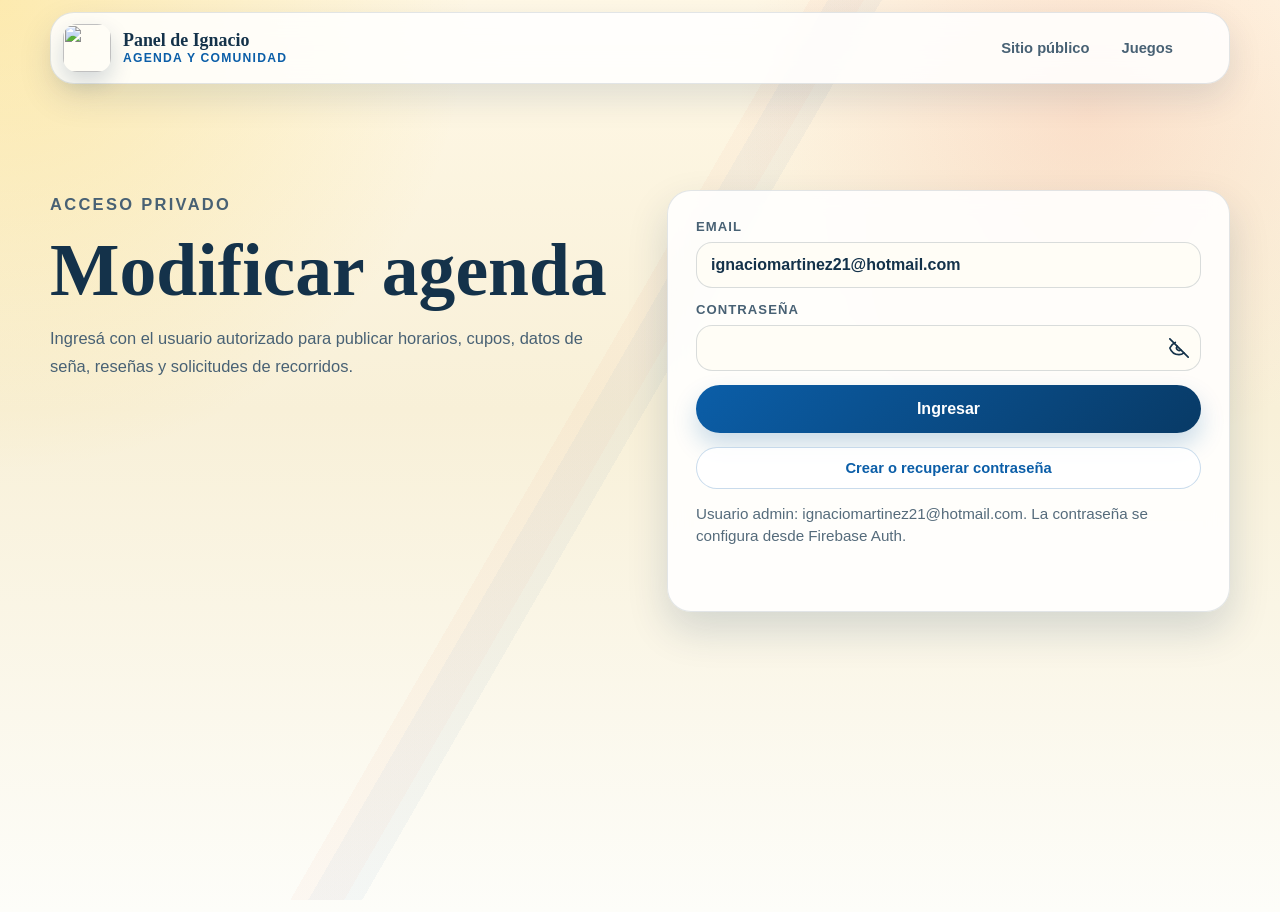
==== commit 6ac240b5: "Versión bastante aceptable" ====
--- a/admin.html
+++ b/admin.html
@@ -41,13 +41,22 @@
                     Email
                     <input id="admin-email" type="email" autocomplete="email" value="ignaciomartinez21@hotmail.com" required>
                 </label>
-                <label>
+                <label class="input-with-icon">
                     Contraseña
-                    <input id="admin-password" type="password" autocomplete="current-password" required>
-                </label>
-                <label class="checkbox-label password-toggle">
-                    <input type="checkbox" data-toggle-password="admin-password">
-                    Mostrar contraseña
+                    <div class="input-with-icon__wrap">
+                        <input id="admin-password" type="password" autocomplete="current-password" required>
+                        <button type="button" class="password-toggle-btn" data-toggle-password="admin-password" aria-pressed="false" aria-label="Mostrar contraseña">
+                            <svg class="eye-closed" viewBox="0 0 24 24" fill="none" stroke="currentColor" stroke-width="2" stroke-linecap="round" stroke-linejoin="round" aria-hidden="true">
+                                <path d="M1 1l22 22"></path>
+                                <path d="M17.94 17.94A10.07 10.07 0 0 1 12 20c-5 0-9.27-3.11-11-8 1.2-3.01 3.66-5.42 6.53-6.66"></path>
+                                <path d="M9.88 9.88A3 3 0 0 0 14.12 14.12"></path>
+                            </svg>
+                            <svg class="eye-open" viewBox="0 0 24 24" fill="none" stroke="currentColor" stroke-width="2" stroke-linecap="round" stroke-linejoin="round" aria-hidden="true">
+                                <path d="M1 12s4-7 11-7 11 7 11 7-4 7-11 7S1 12 1 12z"></path>
+                                <circle cx="12" cy="12" r="3"></circle>
+                            </svg>
+                        </button>
+                    </div>
                 </label>
                 <button class="site-button" type="submit">Ingresar</button>
                 <button class="site-button site-button--small site-button--light" id="admin-reset-password" type="button">Crear o recuperar contrase&ntilde;a</button>
--- a/style.css
+++ b/style.css
@@ -1516,7 +1516,8 @@
 .price-panel h3,
 .deposit-card h3,
 .booking-form h3,
-.map-list h3 {
+.map-list h3,
+.share-card h3 {
     margin: 0;
     font-family: Georgia, "Times New Roman", serif;
     font-size: clamp(1.5rem, 3vw, 2rem);
@@ -1862,6 +1863,70 @@
     border-radius: 16px;
     background: var(--bg-soft);
     border: 1px solid rgba(11, 94, 168, 0.14);
+}
+
+.share-section {
+    display: grid;
+    grid-template-columns: minmax(0, 0.95fr) minmax(300px, 0.8fr);
+    gap: clamp(24px, 5vw, 58px);
+    align-items: start;
+    padding-bottom: 72px;
+}
+
+.share-card {
+    display: grid;
+    gap: 16px;
+    padding: clamp(18px, 3vw, 28px);
+    border-radius: 24px;
+    border: 1px solid rgba(20, 50, 74, 0.12);
+    background: rgba(255, 255, 255, 0.9);
+    box-shadow: var(--shadow);
+    backdrop-filter: blur(10px);
+}
+
+.share-qr-frame {
+    display: grid;
+    place-items: center;
+    padding: 14px;
+    border-radius: 22px;
+    background: #fffaf0;
+    border: 1px solid rgba(20, 50, 74, 0.12);
+}
+
+.share-qr-frame img {
+    display: block;
+    width: min(100%, 260px);
+    aspect-ratio: 1;
+}
+
+.share-card label {
+    display: grid;
+    gap: 8px;
+    color: var(--ink-muted);
+    font-weight: 800;
+    font-size: 0.82rem;
+    letter-spacing: 0.08em;
+    text-transform: uppercase;
+}
+
+.share-card input {
+    width: 100%;
+    min-width: 0;
+    border: 1px solid rgba(20, 50, 74, 0.16);
+    border-radius: 16px;
+    background: var(--bg-soft);
+    color: var(--ink);
+    font: inherit;
+    font-size: 0.95rem;
+    letter-spacing: 0;
+    text-transform: none;
+    padding: 13px 14px;
+    outline: none;
+}
+
+.share-card input:focus {
+    border-color: rgba(11, 94, 168, 0.5);
+    box-shadow: 0 0 0 4px rgba(11, 94, 168, 0.1);
 }
 
 .booking-form {
@@ -1948,6 +2013,27 @@
     line-height: 1.45;
 }
 
+.payment-choice-panel {
+    display: grid;
+    gap: 12px;
+    padding: 14px;
+    border-radius: 16px;
+    border: 1px solid rgba(11, 94, 168, 0.18);
+    background: rgba(251, 244, 222, 0.72);
+}
+
+.payment-choice-panel[hidden] {
+    display: none;
+}
+
+.payment-choice-panel p,
+.map-list p,
+.share-card p {
+    margin: 0;
+    color: var(--ink-muted);
+    line-height: 1.55;
+}
+
 .booking-modal-backdrop {
     position: fixed;
     inset: 0;
@@ -2012,6 +2098,38 @@
     line-height: 1.55;
 }
 
+/* Inline password toggle (eye icon inside input) */
+.input-with-icon__wrap {
+    position: relative;
+    display: flex;
+    align-items: center;
+}
+.input-with-icon__wrap input[type="password"],
+.input-with-icon__wrap input[type="text"] {
+    width: 100%;
+    padding-right: 40px;
+}
+.password-toggle-btn {
+    position: absolute;
+    right: 8px;
+    top: 50%;
+    transform: translateY(-50%);
+    border: none;
+    background: transparent;
+    padding: 4px;
+    cursor: pointer;
+    display: inline-flex;
+    align-items: center;
+    justify-content: center;
+    color: var(--ink);
+    line-height: 0;
+    border-radius: 4px;
+}
+.password-toggle-btn svg { width: 20px; height: 20px; }
+.password-toggle-btn .eye-open { display: none; }
+.password-toggle-btn.is-visible .eye-open { display: inline; }
+.password-toggle-btn.is-visible .eye-closed { display: none; }
+
 .site-footer strong {
     color: #ffffff;
 }
@@ -2105,6 +2223,7 @@
     .intro-section,
     .info-section,
     .contact-section,
+    .share-section,
     .split-section,
     .admin-grid {
         grid-template-columns: 1fr;
@@ -2205,6 +2324,7 @@
 
     .tour-card,
     .booking-form,
+    .share-card,
     .portrait-frame,
     .faq-list details {
         border-radius: 20px;
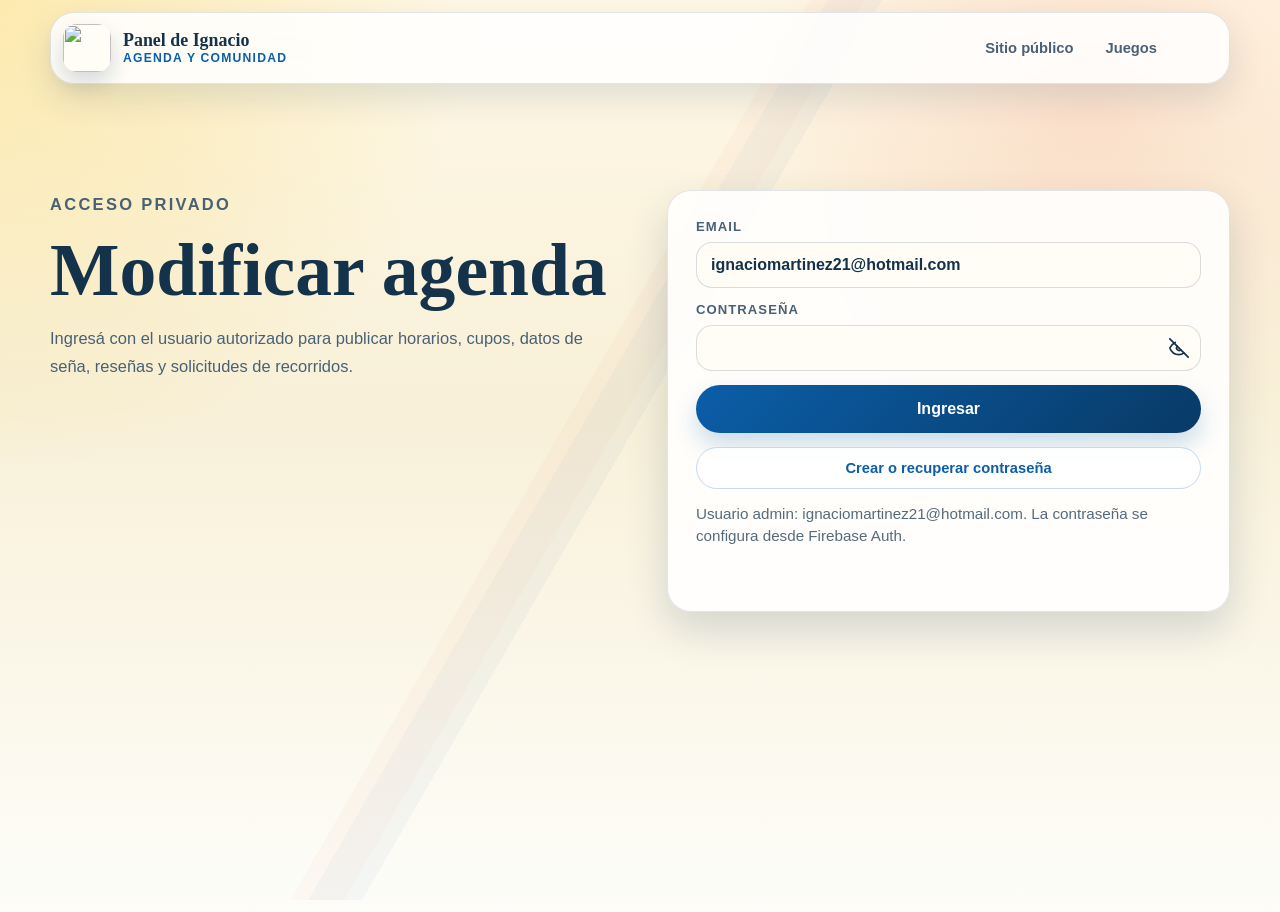
==== commit 054a071d: "Sistema de usuarios" ====
--- a/admin.html
+++ b/admin.html
@@ -172,6 +172,11 @@
                 <h2>Reservas e inscripciones</h2>
                 <div class="admin-list" id="admin-registrations-list"></div>
             </section>
+
+            <section class="admin-section">
+                <h2>Usuarios registrados</h2>
+                <div class="admin-list" id="admin-users-list"></div>
+            </section>
         </section>
     </main>
 
--- a/style.css
+++ b/style.css
@@ -1293,7 +1293,7 @@
     margin: 12px auto 0;
     padding: 10px 12px;
     display: grid;
-    grid-template-columns: minmax(220px, 1fr) auto auto auto;
+    grid-template-columns: minmax(220px, 1fr) auto auto auto auto;
     align-items: center;
     gap: 16px;
     border: 1px solid rgba(20, 50, 74, 0.12);
@@ -1897,6 +1897,473 @@
     display: block;
     width: min(100%, 260px);
     aspect-ratio: 1;
+}
+
+/* --- User system / profile hub --- */
+
+.header-user-chip {
+    display: inline-flex;
+    align-items: center;
+    gap: 8px;
+    padding: 6px 12px 6px 6px;
+    border-radius: 999px;
+    border: 1px solid rgba(11, 94, 168, 0.18);
+    background: rgba(255, 255, 255, 0.92);
+    color: var(--ink);
+    text-decoration: none;
+    font-weight: 800;
+    font-size: 0.88rem;
+    box-shadow: 0 8px 18px rgba(11, 52, 89, 0.08);
+    transition: transform 160ms ease, box-shadow 160ms ease;
+}
+
+.header-user-chip:hover {
+    transform: translateY(-1px);
+    box-shadow: 0 12px 24px rgba(11, 52, 89, 0.12);
+}
+
+.header-user-chip[hidden] {
+    display: none;
+}
+
+.header-user-chip__avatar,
+.profile-hero__avatar {
+    display: grid;
+    place-items: center;
+    width: 36px;
+    height: 36px;
+    border-radius: 50%;
+    overflow: hidden;
+    background: linear-gradient(145deg, var(--brand-blue), var(--brand-blue-deep));
+    color: #fff;
+    font-weight: 800;
+    font-size: 0.82rem;
+    flex-shrink: 0;
+}
+
+.profile-hero__avatar {
+    width: 88px;
+    height: 88px;
+    font-size: 1.6rem;
+    box-shadow: 0 14px 28px rgba(11, 94, 168, 0.28);
+}
+
+.header-user-chip__avatar img,
+.profile-hero__avatar img {
+    width: 100%;
+    height: 100%;
+    object-fit: cover;
+}
+
+.profile-hub {
+    display: grid;
+    gap: clamp(24px, 4vw, 40px);
+    padding-bottom: 72px;
+}
+
+.profile-guest {
+    display: grid;
+    grid-template-columns: minmax(0, 1.05fr) minmax(320px, 0.85fr);
+    gap: clamp(24px, 4vw, 48px);
+    align-items: start;
+}
+
+.profile-guest__intro h2 {
+    margin: 0 0 12px;
+    font-family: Georgia, "Times New Roman", serif;
+    font-size: clamp(2rem, 4vw, 2.8rem);
+    line-height: 1.08;
+}
+
+.profile-benefits {
+    margin: 20px 0 0;
+    padding: 0;
+    list-style: none;
+    display: grid;
+    gap: 10px;
+}
+
+.profile-benefits li {
+    position: relative;
+    padding-left: 28px;
+    color: var(--ink-muted);
+    line-height: 1.5;
+}
+
+.profile-benefits li::before {
+    content: "✦";
+    position: absolute;
+    left: 0;
+    color: var(--brand-gold);
+    font-weight: 800;
+}
+
+.auth-card--premium {
+    display: grid;
+    gap: 16px;
+    padding: clamp(20px, 3vw, 28px);
+    border-radius: 24px;
+    border: 1px solid var(--border);
+    background: rgba(255, 255, 255, 0.92);
+    box-shadow: var(--shadow);
+}
+
+.auth-tabs {
+    display: grid;
+    grid-template-columns: 1fr 1fr;
+    gap: 8px;
+    padding: 4px;
+    border-radius: 16px;
+    background: var(--bg-soft);
+    border: 1px solid var(--border);
+}
+
+.auth-tabs__btn {
+    border: 0;
+    border-radius: 12px;
+    padding: 12px 14px;
+    background: transparent;
+    color: var(--ink-muted);
+    font: inherit;
+    font-weight: 800;
+    cursor: pointer;
+    transition: background 160ms ease, color 160ms ease, box-shadow 160ms ease;
+}
+
+.auth-tabs__btn.is-active {
+    background: #fff;
+    color: var(--brand-blue);
+    box-shadow: 0 8px 18px rgba(11, 52, 89, 0.1);
+}
+
+.auth-google-btn {
+    display: inline-flex;
+    align-items: center;
+    justify-content: center;
+    gap: 10px;
+    width: 100%;
+    padding: 12px 16px;
+    border-radius: 16px;
+    border: 1px solid var(--border);
+    background: #fff;
+    color: var(--ink);
+    font: inherit;
+    font-weight: 800;
+    cursor: pointer;
+    transition: box-shadow 160ms ease, transform 160ms ease;
+}
+
+.auth-google-btn svg {
+    width: 20px;
+    height: 20px;
+    flex-shrink: 0;
+}
+
+.auth-google-btn:hover {
+    box-shadow: 0 10px 22px rgba(11, 52, 89, 0.1);
+    transform: translateY(-1px);
+}
+
+.auth-google-btn:disabled {
+    opacity: 0.6;
+    cursor: wait;
+}
+
+.auth-divider {
+    display: grid;
+    grid-template-columns: 1fr auto 1fr;
+    align-items: center;
+    gap: 12px;
+    margin: 0;
+    color: var(--ink-muted);
+    font-size: 0.82rem;
+    text-transform: uppercase;
+    letter-spacing: 0.08em;
+}
+
+.auth-divider::before,
+.auth-divider::after {
+    content: "";
+    height: 1px;
+    background: var(--border);
+}
+
+.auth-form {
+    display: grid;
+    gap: 14px;
+}
+
+.auth-feedback.is-error {
+    color: var(--danger);
+}
+
+.auth-feedback.is-success {
+    color: var(--success);
+}
+
+.auth-submit-btn {
+    width: 100%;
+}
+
+.auth-forgot-link {
+    justify-self: center;
+    border: 0;
+    background: none;
+    color: var(--brand-blue);
+    font: inherit;
+    font-weight: 800;
+    cursor: pointer;
+    text-decoration: underline;
+    text-underline-offset: 3px;
+}
+
+.password-strength {
+    display: grid;
+    gap: 6px;
+}
+
+.password-strength__bar {
+    height: 6px;
+    border-radius: 999px;
+    background: rgba(20, 50, 74, 0.08);
+    overflow: hidden;
+}
+
+.password-strength__bar span {
+    display: block;
+    height: 100%;
+    width: 0;
+    border-radius: inherit;
+    background: var(--danger);
+    transition: width 220ms ease, background 220ms ease;
+}
+
+.password-strength[data-score="1"] .password-strength__bar span { width: 25%; background: #e07a2f; }
+.password-strength[data-score="2"] .password-strength__bar span { width: 50%; background: #d4a017; }
+.password-strength[data-score="3"] .password-strength__bar span { width: 75%; background: #6ea82e; }
+.password-strength[data-score="4"] .password-strength__bar span { width: 100%; background: var(--success); }
+
+.password-strength__label {
+    font-size: 0.82rem;
+    color: var(--ink-muted);
+    font-weight: 700;
+}
+
+.profile-dashboard {
+    display: grid;
+    gap: 20px;
+    animation: fade-up 280ms ease;
+}
+
+.profile-hero {
+    display: grid;
+    grid-template-columns: auto 1fr auto;
+    gap: 18px;
+    align-items: center;
+    padding: clamp(20px, 3vw, 28px);
+    border-radius: 24px;
+    border: 1px solid var(--border);
+    background:
+        linear-gradient(135deg, rgba(11, 94, 168, 0.08), rgba(246, 190, 0, 0.12)),
+        rgba(255, 255, 255, 0.92);
+    box-shadow: var(--shadow);
+}
+
+.profile-hero__copy h2 {
+    margin: 0;
+    font-family: Georgia, "Times New Roman", serif;
+    font-size: clamp(1.8rem, 3vw, 2.4rem);
+}
+
+.profile-member-since {
+    margin: 6px 0 0;
+    color: var(--ink-muted);
+    font-size: 0.92rem;
+}
+
+.profile-logout-btn {
+    align-self: start;
+}
+
+.profile-banner {
+    display: flex;
+    flex-wrap: wrap;
+    align-items: center;
+    justify-content: space-between;
+    gap: 12px;
+    padding: 14px 18px;
+    border-radius: 18px;
+    background: var(--warning-soft);
+    border: 1px solid rgba(246, 190, 0, 0.35);
+}
+
+.profile-banner[hidden] {
+    display: none;
+}
+
+.profile-banner p {
+    margin: 0;
+    color: var(--ink);
+    font-weight: 700;
+}
+
+.profile-stats {
+    display: grid;
+    grid-template-columns: repeat(3, minmax(0, 1fr));
+    gap: 12px;
+}
+
+.profile-stat {
+    display: grid;
+    gap: 4px;
+    padding: 18px;
+    border-radius: 18px;
+    border: 1px solid var(--border);
+    background: rgba(255, 255, 255, 0.88);
+    text-align: center;
+    box-shadow: 0 10px 22px rgba(11, 52, 89, 0.06);
+}
+
+.profile-stat strong {
+    font-family: Georgia, "Times New Roman", serif;
+    font-size: 2rem;
+    color: var(--brand-blue);
+    line-height: 1;
+}
+
+.profile-stat span {
+    color: var(--ink-muted);
+    font-size: 0.88rem;
+    font-weight: 700;
+}
+
+.profile-tabs {
+    display: flex;
+    flex-wrap: wrap;
+    gap: 8px;
+}
+
+.profile-tabs__btn {
+    border: 1px solid var(--border);
+    border-radius: 999px;
+    padding: 10px 16px;
+    background: rgba(255, 255, 255, 0.78);
+    color: var(--ink-muted);
+    font: inherit;
+    font-weight: 800;
+    cursor: pointer;
+    transition: background 160ms ease, color 160ms ease, border-color 160ms ease;
+}
+
+.profile-tabs__btn.is-active {
+    background: var(--brand-blue);
+    border-color: var(--brand-blue);
+    color: #fff;
+}
+
+.profile-panel {
+    display: grid;
+    gap: 20px;
+}
+
+#profile-panel-account {
+    grid-template-columns: minmax(0, 1.2fr) minmax(260px, 0.7fr);
+    align-items: start;
+}
+
+.profile-panel__head h3 {
+    margin: 0 0 8px;
+    font-family: Georgia, "Times New Roman", serif;
+}
+
+.profile-panel__head p {
+    margin: 0;
+    color: var(--ink-muted);
+    line-height: 1.55;
+}
+
+.profile-list {
+    display: grid;
+    gap: 12px;
+}
+
+.profile-booking-card,
+.profile-review-card,
+.profile-empty-card {
+    display: grid;
+    gap: 8px;
+    padding: 16px 18px;
+    border-radius: 18px;
+    border: 1px solid var(--border);
+    background: rgba(255, 255, 255, 0.88);
+    box-shadow: 0 10px 22px rgba(11, 52, 89, 0.06);
+}
+
+.profile-booking-card__head {
+    display: flex;
+    flex-wrap: wrap;
+    align-items: center;
+    justify-content: space-between;
+    gap: 8px;
+}
+
+.profile-booking-card strong,
+.profile-review-card strong {
+    font-family: Georgia, "Times New Roman", serif;
+    color: var(--ink);
+}
+
+.profile-booking-card span,
+.profile-review-card p {
+    margin: 0;
+    color: var(--ink-muted);
+    line-height: 1.5;
+}
+
+.profile-badge {
+    display: inline-flex;
+    padding: 4px 10px;
+    border-radius: 999px;
+    font-size: 0.76rem;
+    font-weight: 800;
+    text-transform: uppercase;
+    letter-spacing: 0.06em;
+}
+
+.profile-badge--pending {
+    background: var(--warning-soft);
+    color: #8a6200;
+}
+
+.profile-badge--confirmed {
+    background: var(--success-soft);
+    color: var(--success);
+}
+
+.profile-badge--cancelled {
+    background: var(--danger-soft);
+    color: var(--danger);
+}
+
+.profile-deposit-ok {
+    color: var(--success);
+    font-style: normal;
+    font-weight: 800;
+}
+
+.profile-quick-links {
+    display: grid;
+    gap: 10px;
+    padding: clamp(18px, 3vw, 24px);
+    border-radius: 20px;
+    border: 1px solid var(--border);
+    background: rgba(255, 255, 255, 0.84);
+    box-shadow: 0 10px 22px rgba(11, 52, 89, 0.06);
+}
+
+.profile-quick-links .site-button {
+    width: 100%;
+    text-align: center;
 }
 
 .share-card label {
@@ -2345,4 +2812,30 @@
     .map-list a {
         width: 100%;
     }
-}
+
+    .profile-guest,
+    #profile-panel-account {
+        grid-template-columns: 1fr;
+    }
+
+    .profile-hero {
+        grid-template-columns: auto 1fr;
+    }
+
+    .profile-logout-btn {
+        grid-column: 1 / -1;
+        width: 100%;
+    }
+
+    .profile-stats {
+        grid-template-columns: 1fr;
+    }
+
+    .site-header {
+        grid-template-columns: minmax(0, 1fr) auto;
+    }
+
+    .header-user-chip__name {
+        display: none;
+    }
+}
